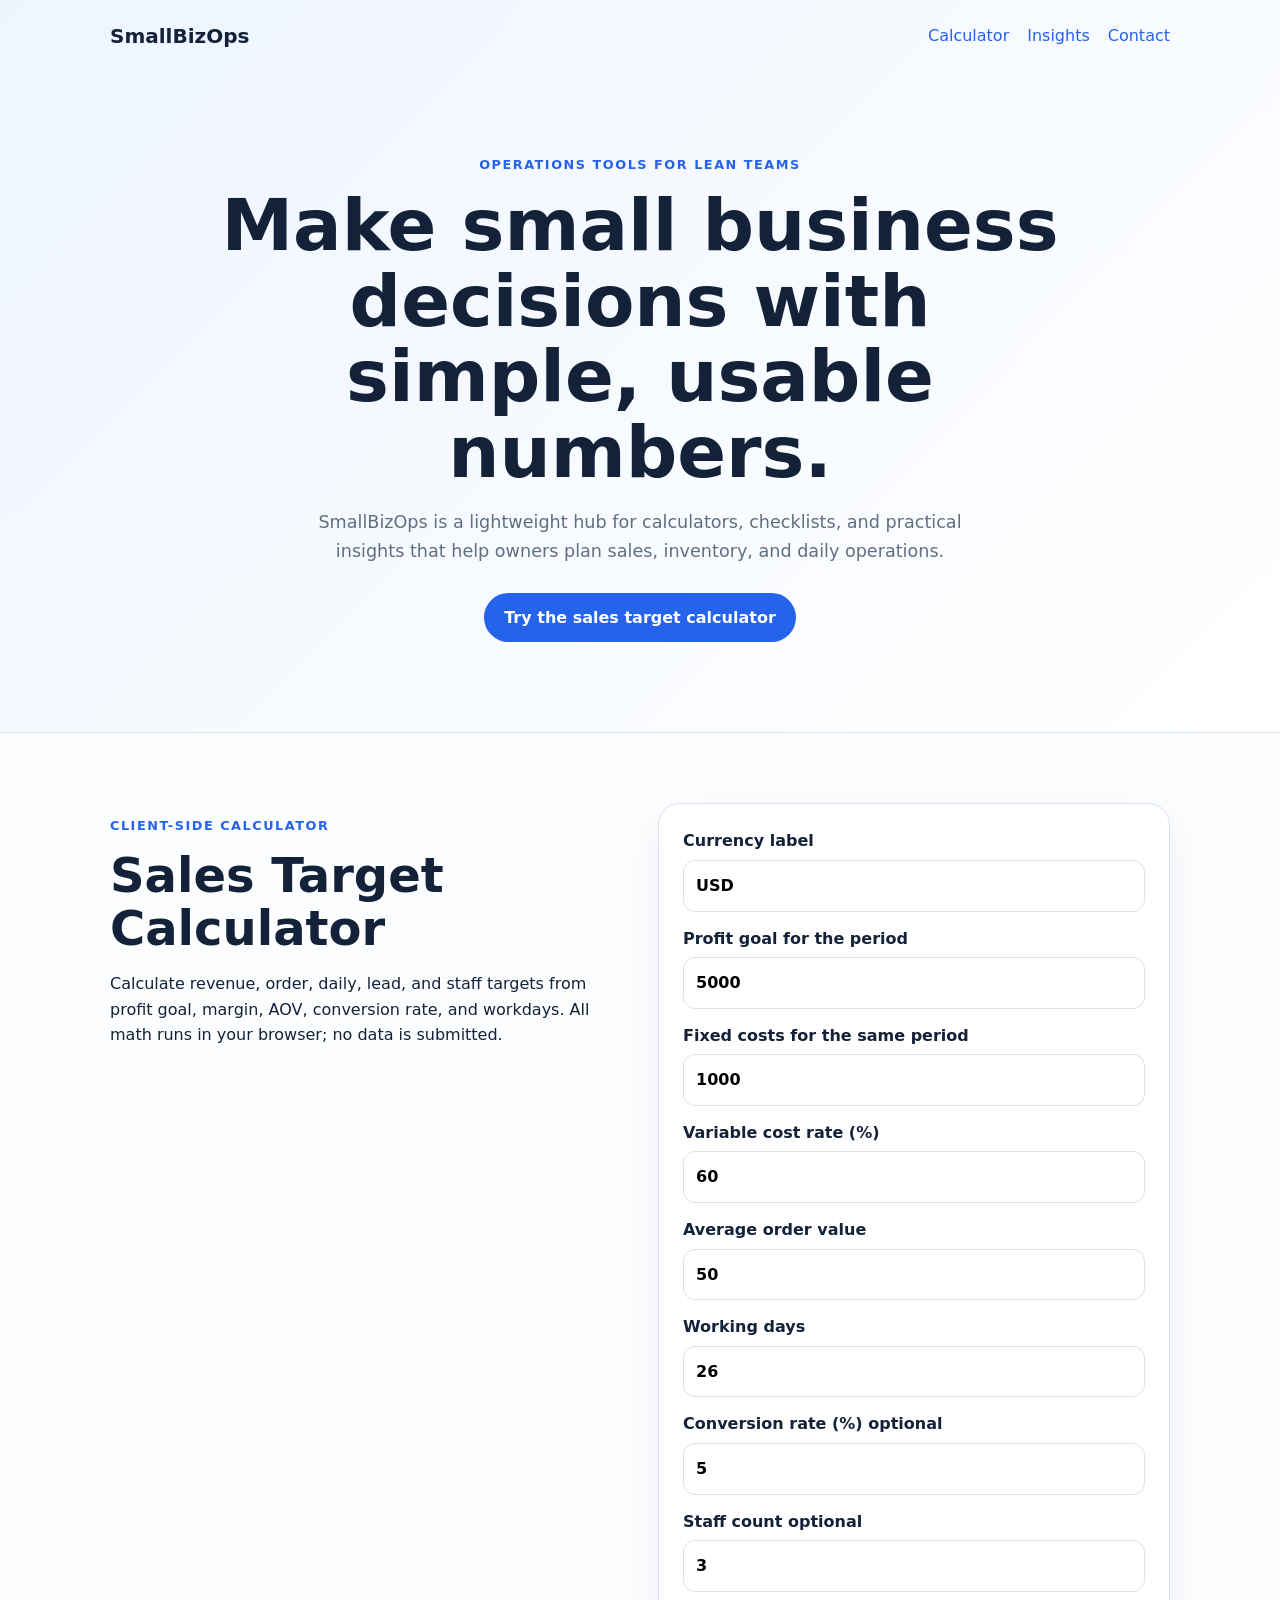
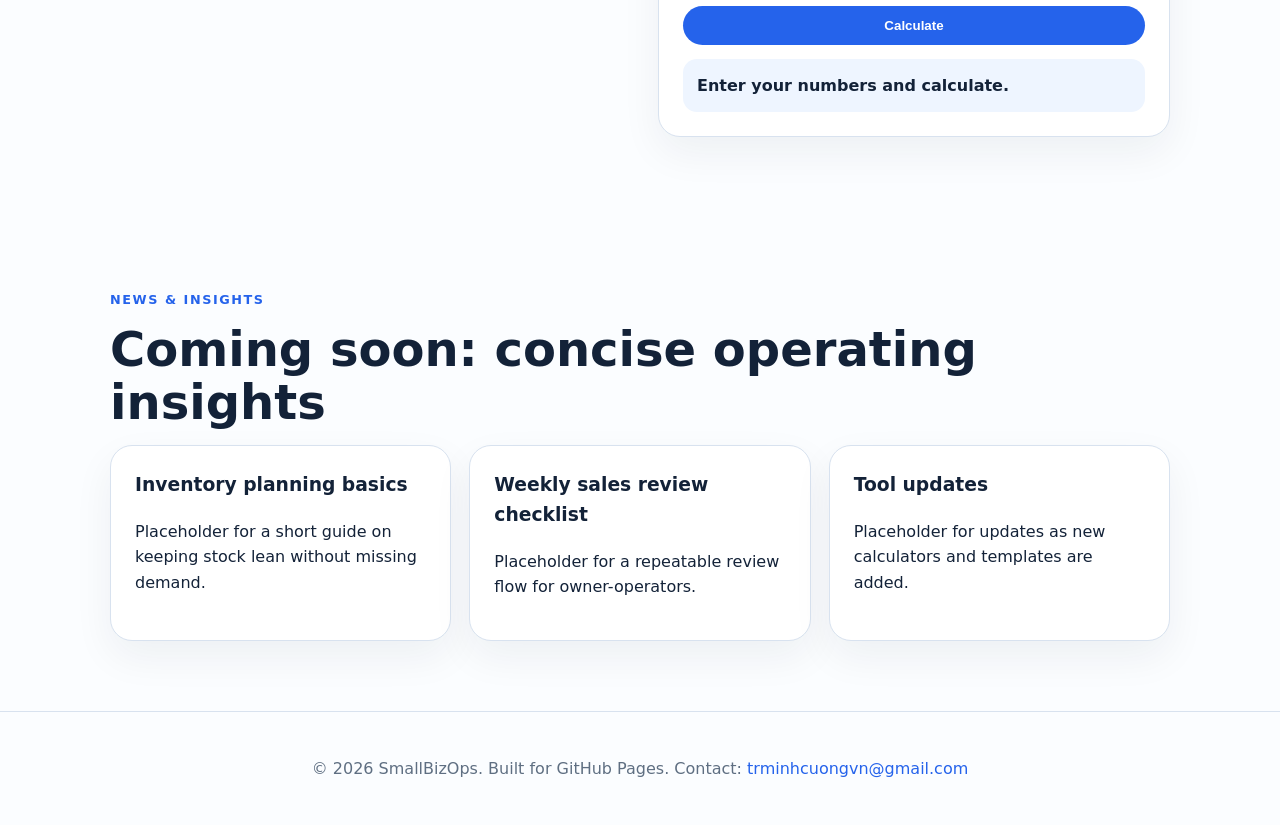
==== index.html @ 23f8a284 "Initial commit: SmallBizOps KPI calculator" ====
<!doctype html>
<html lang="en">
<head>
  <meta charset="utf-8" />
  <meta name="viewport" content="width=device-width, initial-scale=1" />
  <title>SmallBizOps | Practical tools for small business operators</title>
  <meta name="description" content="SmallBizOps provides simple calculators, templates, and insights for small business operators." />
  <link rel="stylesheet" href="styles.css" />
</head>
<body>
  <header class="site-header">
    <nav class="nav">
      <a class="brand" href="#top">SmallBizOps</a>
      <div class="nav-links">
        <a href="#calculator">Calculator</a>
        <a href="#insights">Insights</a>
        <a href="mailto:trminhcuongvn@gmail.com">Contact</a>
      </div>
    </nav>
    <section class="hero" id="top">
      <p class="eyebrow">Operations tools for lean teams</p>
      <h1>Make small business decisions with simple, usable numbers.</h1>
      <p class="hero-copy">SmallBizOps is a lightweight hub for calculators, checklists, and practical insights that help owners plan sales, inventory, and daily operations.</p>
      <a class="button" href="#calculator">Try the sales target calculator</a>
    </section>
  </header>

  <main>
    <section class="section split" id="calculator">
      <div>
        <p class="eyebrow">Client-side calculator</p>
        <h2>Sales Target Calculator</h2>
        <p>Calculate revenue, order, daily, lead, and staff targets from profit goal, margin, AOV, conversion rate, and workdays. All math runs in your browser; no data is submitted.</p>
      </div>
      <form class="card calculator" id="sales-form">
        <label>Currency label
          <input id="currency" type="text" value="USD" required />
        </label>
        <label>Profit goal for the period
          <input id="profitGoal" type="number" min="0" step="0.01" value="5000" required />
        </label>
        <label>Fixed costs for the same period
          <input id="fixedCosts" type="number" min="0" step="0.01" value="1000" required />
        </label>
        <label>Variable cost rate (%)
          <input id="variableCostRate" type="number" min="0" max="99.99" step="0.01" value="60" required />
        </label>
        <label>Average order value
          <input id="averageOrderValue" type="number" min="0.01" step="0.01" value="50" required />
        </label>
        <label>Working days
          <input id="workingDays" type="number" min="1" step="1" value="26" required />
        </label>
        <label>Conversion rate (%) optional
          <input id="conversionRate" type="number" min="0" max="100" step="0.01" value="5" />
        </label>
        <label>Staff count optional
          <input id="staffCount" type="number" min="0" step="1" value="3" />
        </label>
        <button class="button" type="submit">Calculate</button>
        <output id="result" class="result" aria-live="polite">Enter your numbers and calculate.</output>
      </form>
    </section>

    <section class="section" id="insights">
      <p class="eyebrow">News & insights</p>
      <h2>Coming soon: concise operating insights</h2>
      <div class="grid">
        <article class="card"><h3>Inventory planning basics</h3><p>Placeholder for a short guide on keeping stock lean without missing demand.</p></article>
        <article class="card"><h3>Weekly sales review checklist</h3><p>Placeholder for a repeatable review flow for owner-operators.</p></article>
        <article class="card"><h3>Tool updates</h3><p>Placeholder for updates as new calculators and templates are added.</p></article>
      </div>
    </section>
  </main>

  <footer><p>© 2026 SmallBizOps. Built for GitHub Pages. Contact: <a href="mailto:trminhcuongvn@gmail.com">trminhcuongvn@gmail.com</a></p></footer>
  <script src="script.js"></script>
</body>
</html>
---- styles.css ----
:root { --ink:#132238; --muted:#5f6f82; --brand:#2563eb; --soft:#eef5ff; --line:#d8e2ef; --bg:#fbfdff; }
* { box-sizing: border-box; }
body { margin:0; font-family: Inter, ui-sans-serif, system-ui, -apple-system, BlinkMacSystemFont, "Segoe UI", sans-serif; color:var(--ink); background:var(--bg); line-height:1.6; }
a { color:var(--brand); text-decoration:none; }
.site-header { background:linear-gradient(135deg, #eef5ff, #ffffff); border-bottom:1px solid var(--line); }
.nav { max-width:1100px; margin:auto; padding:20px; display:flex; justify-content:space-between; align-items:center; gap:20px; }
.brand { font-weight:800; color:var(--ink); font-size:1.25rem; }
.nav-links { display:flex; gap:18px; flex-wrap:wrap; }
.hero { max-width:900px; margin:auto; padding:70px 20px 90px; text-align:center; }
.eyebrow { color:var(--brand); text-transform:uppercase; letter-spacing:.12em; font-weight:700; font-size:.8rem; }
h1 { font-size:clamp(2.2rem, 6vw, 4.5rem); line-height:1.05; margin:10px 0 18px; }
h2 { font-size:clamp(1.8rem, 4vw, 3rem); line-height:1.1; margin:8px 0 16px; }
h3 { margin-top:0; }
.hero-copy { max-width:680px; margin:0 auto 28px; color:var(--muted); font-size:1.1rem; }
.button { display:inline-block; border:0; border-radius:999px; padding:12px 20px; background:var(--brand); color:white; font-weight:700; cursor:pointer; }
.section { max-width:1100px; margin:auto; padding:70px 20px; }
.split { display:grid; grid-template-columns:1fr 1fr; gap:36px; align-items:start; }
.card { background:white; border:1px solid var(--line); border-radius:22px; padding:24px; box-shadow:0 16px 40px rgba(19,34,56,.06); }
.calculator { display:grid; gap:14px; }
label { display:grid; gap:6px; font-weight:700; }
input { width:100%; border:1px solid var(--line); border-radius:12px; padding:12px; font:inherit; }
.result { display:block; background:var(--soft); border-radius:14px; padding:14px; font-weight:700; }
.grid { display:grid; grid-template-columns:repeat(3, 1fr); gap:18px; }
footer { border-top:1px solid var(--line); padding:28px 20px; text-align:center; color:var(--muted); }
@media (max-width:760px) { .split, .grid { grid-template-columns:1fr; } .nav { align-items:flex-start; flex-direction:column; } }
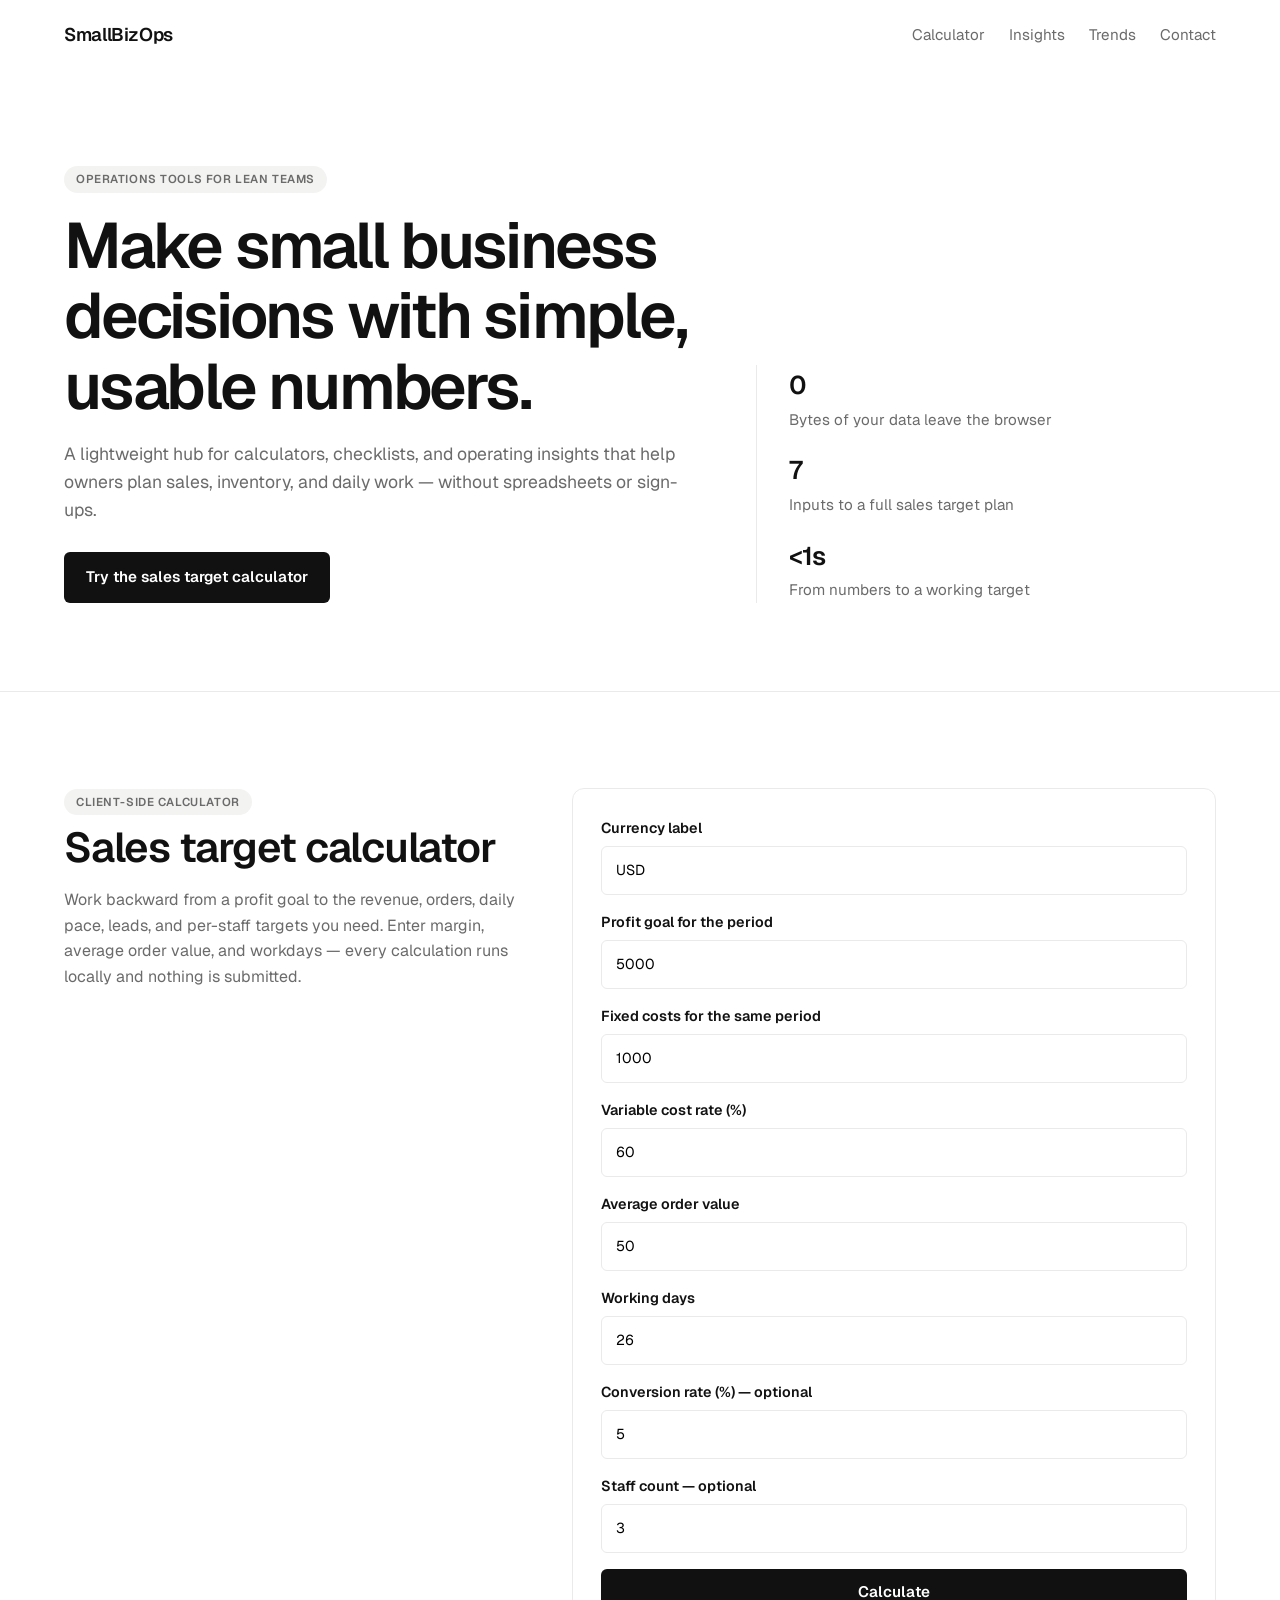
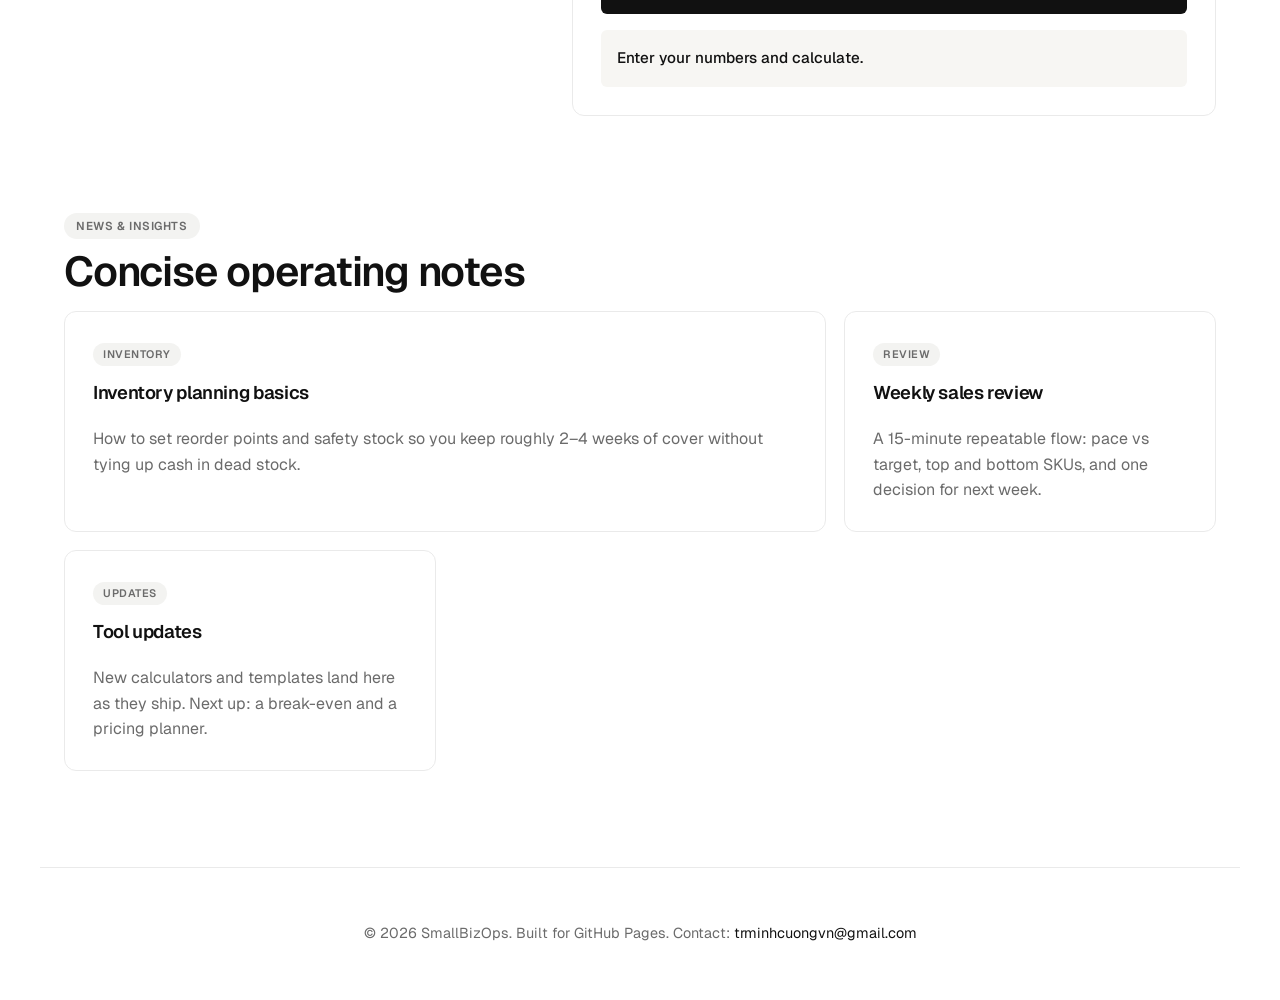
==== commit c4d01287: "Redesign SmallBizOps homepage: minimalist-ui (Geist, off-black accent, asymmetric grid, reveal, og m" ====
--- a/index.html
+++ b/index.html
@@ -3,36 +3,70 @@
 <head>
   <meta charset="utf-8" />
   <meta name="viewport" content="width=device-width, initial-scale=1" />
-  <title>SmallBizOps | Practical tools for small business operators</title>
-  <meta name="description" content="SmallBizOps provides simple calculators, templates, and insights for small business operators." />
+  <title>SmallBizOps — Practical tools for small business operators</title>
+  <meta name="description" content="SmallBizOps is a lightweight hub of calculators, checklists, and operating insights for small business owners. All math runs in your browser." />
+
+  <!-- Open Graph -->
+  <meta property="og:type" content="website" />
+  <meta property="og:title" content="SmallBizOps — Practical tools for small business operators" />
+  <meta property="og:description" content="Simple calculators and operating insights for lean teams. No data leaves your browser." />
+  <meta property="og:url" content="https://trminhcuongvn-art.github.io/smallbizops/" />
+  <meta property="og:image" content="https://trminhcuongvn-art.github.io/smallbizops/assets/og-cover.png" />
+  <meta name="twitter:card" content="summary_large_image" />
+
+  <!-- Geist Sans (Vietnamese subset supported) -->
+  <link rel="preconnect" href="https://fonts.googleapis.com" />
+  <link rel="preconnect" href="https://fonts.gstatic.com" crossorigin />
+  <link href="https://fonts.googleapis.com/css2?family=Geist:wght@400;500;600&display=swap&subset=vietnamese,latin-ext" rel="stylesheet" />
+
   <link rel="stylesheet" href="styles.css" />
 </head>
 <body>
   <header class="site-header">
-    <nav class="nav">
+    <nav class="nav" aria-label="Primary">
       <a class="brand" href="#top">SmallBizOps</a>
       <div class="nav-links">
         <a href="#calculator">Calculator</a>
         <a href="#insights">Insights</a>
+        <a href="trend.html">Trends</a>
         <a href="mailto:trminhcuongvn@gmail.com">Contact</a>
       </div>
     </nav>
+
     <section class="hero" id="top">
-      <p class="eyebrow">Operations tools for lean teams</p>
-      <h1>Make small business decisions with simple, usable numbers.</h1>
-      <p class="hero-copy">SmallBizOps is a lightweight hub for calculators, checklists, and practical insights that help owners plan sales, inventory, and daily operations.</p>
-      <a class="button" href="#calculator">Try the sales target calculator</a>
+      <div class="hero-main reveal">
+        <span class="eyebrow">Operations tools for lean teams</span>
+        <h1>Make small business decisions with simple, usable numbers.</h1>
+        <p class="hero-copy">A lightweight hub for calculators, checklists, and operating insights that help owners plan sales, inventory, and daily work — without spreadsheets or sign-ups.</p>
+        <a class="button" href="#calculator">Try the sales target calculator</a>
+      </div>
+      <aside class="hero-aside reveal" aria-label="At a glance">
+        <dl>
+          <div>
+            <dt>0</dt>
+            <dd>Bytes of your data leave the browser</dd>
+          </div>
+          <div>
+            <dt>7</dt>
+            <dd>Inputs to a full sales target plan</dd>
+          </div>
+          <div>
+            <dt>&lt;1s</dt>
+            <dd>From numbers to a working target</dd>
+          </div>
+        </dl>
+      </aside>
     </section>
   </header>
 
   <main>
     <section class="section split" id="calculator">
-      <div>
-        <p class="eyebrow">Client-side calculator</p>
-        <h2>Sales Target Calculator</h2>
-        <p>Calculate revenue, order, daily, lead, and staff targets from profit goal, margin, AOV, conversion rate, and workdays. All math runs in your browser; no data is submitted.</p>
+      <div class="split-intro reveal">
+        <span class="eyebrow">Client-side calculator</span>
+        <h2>Sales target calculator</h2>
+        <p style="color:var(--muted)">Work backward from a profit goal to the revenue, orders, daily pace, leads, and per-staff targets you need. Enter margin, average order value, and workdays — every calculation runs locally and nothing is submitted.</p>
       </div>
-      <form class="card calculator" id="sales-form">
+      <form class="card calculator reveal" id="sales-form">
         <label>Currency label
           <input id="currency" type="text" value="USD" required />
         </label>
@@ -51,10 +85,10 @@
         <label>Working days
           <input id="workingDays" type="number" min="1" step="1" value="26" required />
         </label>
-        <label>Conversion rate (%) optional
+        <label>Conversion rate (%) — optional
           <input id="conversionRate" type="number" min="0" max="100" step="0.01" value="5" />
         </label>
-        <label>Staff count optional
+        <label>Staff count — optional
           <input id="staffCount" type="number" min="0" step="1" value="3" />
         </label>
         <button class="button" type="submit">Calculate</button>
@@ -63,17 +97,46 @@
     </section>
 
     <section class="section" id="insights">
-      <p class="eyebrow">News & insights</p>
-      <h2>Coming soon: concise operating insights</h2>
+      <span class="eyebrow">News &amp; insights</span>
+      <h2>Concise operating notes</h2>
       <div class="grid">
-        <article class="card"><h3>Inventory planning basics</h3><p>Placeholder for a short guide on keeping stock lean without missing demand.</p></article>
-        <article class="card"><h3>Weekly sales review checklist</h3><p>Placeholder for a repeatable review flow for owner-operators.</p></article>
-        <article class="card"><h3>Tool updates</h3><p>Placeholder for updates as new calculators and templates are added.</p></article>
+        <article class="card reveal">
+          <span class="tag">Inventory</span>
+          <h3>Inventory planning basics</h3>
+          <p>How to set reorder points and safety stock so you keep roughly 2–4 weeks of cover without tying up cash in dead stock.</p>
+        </article>
+        <article class="card reveal">
+          <span class="tag">Review</span>
+          <h3>Weekly sales review</h3>
+          <p>A 15-minute repeatable flow: pace vs target, top and bottom SKUs, and one decision for next week.</p>
+        </article>
+        <article class="card reveal">
+          <span class="tag">Updates</span>
+          <h3>Tool updates</h3>
+          <p>New calculators and templates land here as they ship. Next up: a break-even and a pricing planner.</p>
+        </article>
       </div>
     </section>
   </main>
 
-  <footer><p>© 2026 SmallBizOps. Built for GitHub Pages. Contact: <a href="mailto:trminhcuongvn@gmail.com">trminhcuongvn@gmail.com</a></p></footer>
+  <footer>
+    <p>© 2026 SmallBizOps. Built for GitHub Pages. Contact: <a href="mailto:trminhcuongvn@gmail.com">trminhcuongvn@gmail.com</a></p>
+  </footer>
+
   <script src="script.js"></script>
+  <script>
+    (function () {
+      if (!('IntersectionObserver' in window)) {
+        document.querySelectorAll('.reveal').forEach(function (el) { el.classList.add('in'); });
+        return;
+      }
+      var io = new IntersectionObserver(function (entries) {
+        entries.forEach(function (e) {
+          if (e.isIntersecting) { e.target.classList.add('in'); io.unobserve(e.target); }
+        });
+      }, { threshold: 0.12, rootMargin: '0px 0px -40px 0px' });
+      document.querySelectorAll('.reveal').forEach(function (el) { io.observe(el); });
+    })();
+  </script>
 </body>
 </html>
--- a/styles.css
+++ b/styles.css
@@ -1,25 +1,255 @@
-:root { --ink:#132238; --muted:#5f6f82; --brand:#2563eb; --soft:#eef5ff; --line:#d8e2ef; --bg:#fbfdff; }
+/* ============================================================
+   SmallBizOps — minimalist-ui
+   Clean utility, professional. Off-black #111, 1 accent.
+   Font: Geist Sans (Vietnamese support fallback).
+   ============================================================ */
+
+:root {
+  --ink: #111111;
+  --muted: #6b6b6b;
+  --accent: #111111;          /* single accent: ink-based CTA */
+  --accent-soft: #f3f3f1;
+  --line: #eaeaea;
+  --bg: #ffffff;
+  --bg-alt: #f7f6f3;
+  --radius: 12px;
+  --radius-sm: 6px;
+  --ease: cubic-bezier(0.16, 1, 0.3, 1);
+  --maxw: 1200px;
+}
+
 * { box-sizing: border-box; }
-body { margin:0; font-family: Inter, ui-sans-serif, system-ui, -apple-system, BlinkMacSystemFont, "Segoe UI", sans-serif; color:var(--ink); background:var(--bg); line-height:1.6; }
-a { color:var(--brand); text-decoration:none; }
-.site-header { background:linear-gradient(135deg, #eef5ff, #ffffff); border-bottom:1px solid var(--line); }
-.nav { max-width:1100px; margin:auto; padding:20px; display:flex; justify-content:space-between; align-items:center; gap:20px; }
-.brand { font-weight:800; color:var(--ink); font-size:1.25rem; }
-.nav-links { display:flex; gap:18px; flex-wrap:wrap; }
-.hero { max-width:900px; margin:auto; padding:70px 20px 90px; text-align:center; }
-.eyebrow { color:var(--brand); text-transform:uppercase; letter-spacing:.12em; font-weight:700; font-size:.8rem; }
-h1 { font-size:clamp(2.2rem, 6vw, 4.5rem); line-height:1.05; margin:10px 0 18px; }
-h2 { font-size:clamp(1.8rem, 4vw, 3rem); line-height:1.1; margin:8px 0 16px; }
-h3 { margin-top:0; }
-.hero-copy { max-width:680px; margin:0 auto 28px; color:var(--muted); font-size:1.1rem; }
-.button { display:inline-block; border:0; border-radius:999px; padding:12px 20px; background:var(--brand); color:white; font-weight:700; cursor:pointer; }
-.section { max-width:1100px; margin:auto; padding:70px 20px; }
-.split { display:grid; grid-template-columns:1fr 1fr; gap:36px; align-items:start; }
-.card { background:white; border:1px solid var(--line); border-radius:22px; padding:24px; box-shadow:0 16px 40px rgba(19,34,56,.06); }
-.calculator { display:grid; gap:14px; }
-label { display:grid; gap:6px; font-weight:700; }
-input { width:100%; border:1px solid var(--line); border-radius:12px; padding:12px; font:inherit; }
-.result { display:block; background:var(--soft); border-radius:14px; padding:14px; font-weight:700; }
-.grid { display:grid; grid-template-columns:repeat(3, 1fr); gap:18px; }
-footer { border-top:1px solid var(--line); padding:28px 20px; text-align:center; color:var(--muted); }
-@media (max-width:760px) { .split, .grid { grid-template-columns:1fr; } .nav { align-items:flex-start; flex-direction:column; } }
+
+html { scroll-behavior: smooth; }
+
+body {
+  margin: 0;
+  font-family: "Geist", "Switzer", ui-sans-serif, system-ui, -apple-system, "Segoe UI", sans-serif;
+  color: var(--ink);
+  background: var(--bg);
+  line-height: 1.6;
+  -webkit-font-smoothing: antialiased;
+}
+
+a { color: var(--ink); text-decoration: none; }
+a:hover { text-decoration: underline; text-underline-offset: 3px; }
+
+:focus-visible {
+  outline: 2px solid var(--ink);
+  outline-offset: 2px;
+  border-radius: 3px;
+}
+
+/* ---------- Header / Nav ---------- */
+.site-header {
+  background: var(--bg);
+  border-bottom: 1px solid var(--line);
+}
+.nav {
+  max-width: var(--maxw);
+  margin: auto;
+  padding: 20px 24px;
+  display: flex;
+  justify-content: space-between;
+  align-items: center;
+  gap: 24px;
+}
+.brand {
+  font-weight: 600;
+  color: var(--ink);
+  font-size: 1.15rem;
+  letter-spacing: -0.02em;
+}
+.brand:hover { text-decoration: none; opacity: 0.7; }
+.nav-links { display: flex; gap: 24px; flex-wrap: wrap; align-items: center; }
+.nav-links a {
+  color: var(--muted);
+  font-size: 0.95rem;
+  transition: color 0.25s var(--ease);
+}
+.nav-links a:hover { color: var(--ink); text-decoration: none; }
+
+/* ---------- Hero (asymmetric) ---------- */
+.hero {
+  max-width: var(--maxw);
+  margin: auto;
+  padding: 96px 24px 88px;
+  display: grid;
+  grid-template-columns: 7fr 5fr;
+  gap: 48px;
+  align-items: end;
+}
+.hero-main { max-width: 640px; }
+.eyebrow {
+  display: inline-block;
+  color: var(--muted);
+  text-transform: uppercase;
+  letter-spacing: 0.05em;
+  font-weight: 600;
+  font-size: 0.72rem;
+  padding: 4px 12px;
+  background: var(--accent-soft);
+  border-radius: 999px;
+}
+h1 {
+  font-size: clamp(2.4rem, 5.5vw, 4rem);
+  line-height: 1.1;
+  letter-spacing: -0.035em;
+  margin: 18px 0 18px;
+  font-weight: 600;
+}
+h2 {
+  font-size: clamp(1.7rem, 3.5vw, 2.6rem);
+  line-height: 1.1;
+  letter-spacing: -0.03em;
+  margin: 10px 0 16px;
+  font-weight: 600;
+}
+h3 { margin-top: 0; letter-spacing: -0.02em; font-weight: 600; }
+.hero-copy {
+  color: var(--muted);
+  font-size: 1.1rem;
+  margin: 0 0 28px;
+}
+.hero-aside {
+  border-left: 1px solid var(--line);
+  padding-left: 32px;
+  color: var(--muted);
+  font-size: 0.95rem;
+}
+.hero-aside dl { margin: 0; display: grid; gap: 18px; }
+.hero-aside dt {
+  font-weight: 600;
+  color: var(--ink);
+  font-size: 1.6rem;
+  letter-spacing: -0.03em;
+}
+.hero-aside dd { margin: 2px 0 0; }
+
+/* ---------- Buttons ---------- */
+.button {
+  display: inline-block;
+  border: 0;
+  border-radius: var(--radius-sm);
+  padding: 13px 22px;
+  background: var(--accent);
+  color: #ffffff;
+  font-weight: 600;
+  font-size: 0.95rem;
+  cursor: pointer;
+  font-family: inherit;
+  transition: transform 0.2s var(--ease), background 0.2s var(--ease);
+}
+.button:hover { background: #2b2b2b; text-decoration: none; transform: scale(0.985); }
+.button:active { transform: translateY(1px) scale(0.985); }
+
+/* ---------- Sections ---------- */
+.section {
+  max-width: var(--maxw);
+  margin: auto;
+  padding: 96px 24px;
+}
+.section + .section { padding-top: 0; }
+.split {
+  display: grid;
+  grid-template-columns: 5fr 7fr;
+  gap: 48px;
+  align-items: start;
+}
+.split-intro { position: sticky; top: 32px; }
+
+/* ---------- Cards ---------- */
+.card {
+  background: var(--bg);
+  border: 1px solid var(--line);
+  border-radius: var(--radius);
+  padding: 28px;
+}
+.calculator { display: grid; gap: 16px; }
+label { display: grid; gap: 6px; font-weight: 600; font-size: 0.9rem; }
+input {
+  width: 100%;
+  border: 1px solid var(--line);
+  border-radius: var(--radius-sm);
+  padding: 12px 14px;
+  font: inherit;
+  font-weight: 400;
+  background: var(--bg);
+  transition: border-color 0.2s var(--ease);
+}
+input:hover { border-color: #d0d0d0; }
+input:focus { border-color: var(--ink); outline: none; box-shadow: 0 0 0 3px rgba(17,17,17,0.08); }
+
+.result {
+  display: block;
+  background: var(--bg-alt);
+  border-radius: var(--radius-sm);
+  padding: 16px;
+  font-weight: 500;
+  font-size: 0.95rem;
+}
+.result-table { width: 100%; border-collapse: collapse; font-weight: 400; }
+.result-table th { text-align: left; color: var(--muted); font-weight: 500; padding: 6px 0; }
+.result-table td { text-align: right; font-weight: 600; padding: 6px 0; }
+.result-table tr + tr th, .result-table tr + tr td { border-top: 1px solid var(--line); }
+.error { color: #b42318; font-weight: 600; }
+.warnings { margin-top: 12px; color: var(--muted); font-size: 0.85rem; }
+.warnings ul, .error + ul { margin: 6px 0 0; padding-left: 18px; }
+.formula { margin: 12px 0 0; color: var(--muted); font-size: 0.82rem; }
+
+/* ---------- Insights grid (bento, asymmetric) ---------- */
+.grid {
+  display: grid;
+  grid-template-columns: repeat(6, 1fr);
+  gap: 18px;
+}
+.grid .card { grid-column: span 2; transition: border-color 0.25s var(--ease); }
+.grid .card:first-child { grid-column: span 4; }
+.grid .card:hover { border-color: #cfcfcf; }
+.grid .card h3 { font-size: 1.15rem; }
+.grid .card p { color: var(--muted); margin-bottom: 0; }
+.tag {
+  display: inline-block;
+  font-size: 0.68rem;
+  text-transform: uppercase;
+  letter-spacing: 0.05em;
+  font-weight: 600;
+  padding: 3px 10px;
+  border-radius: 999px;
+  background: var(--accent-soft);
+  color: var(--muted);
+  margin-bottom: 12px;
+}
+
+/* ---------- Footer ---------- */
+footer {
+  border-top: 1px solid var(--line);
+  padding: 40px 24px;
+  text-align: center;
+  color: var(--muted);
+  font-size: 0.9rem;
+  max-width: var(--maxw);
+  margin: 0 auto;
+}
+
+/* ---------- Reveal animation ---------- */
+.reveal { opacity: 0; transform: translateY(14px); transition: opacity 0.7s var(--ease), transform 0.7s var(--ease); }
+.reveal.in { opacity: 1; transform: translateY(0); }
+
+@media (prefers-reduced-motion: reduce) {
+  * { animation: none !important; transition: none !important; }
+  .reveal { opacity: 1; transform: none; }
+}
+
+/* ---------- Mobile ---------- */
+@media (max-width: 768px) {
+  .nav { flex-direction: column; align-items: flex-start; padding: 16px; }
+  .hero { grid-template-columns: 1fr; padding: 56px 16px 48px; gap: 36px; align-items: start; }
+  .hero-aside { border-left: 0; border-top: 1px solid var(--line); padding-left: 0; padding-top: 28px; }
+  .hero-aside dl { grid-template-columns: 1fr 1fr; }
+  .section { padding: 56px 16px; }
+  .split { grid-template-columns: 1fr; gap: 28px; }
+  .split-intro { position: static; }
+  .grid { grid-template-columns: 1fr; }
+  .grid .card, .grid .card:first-child { grid-column: span 1; }
+}
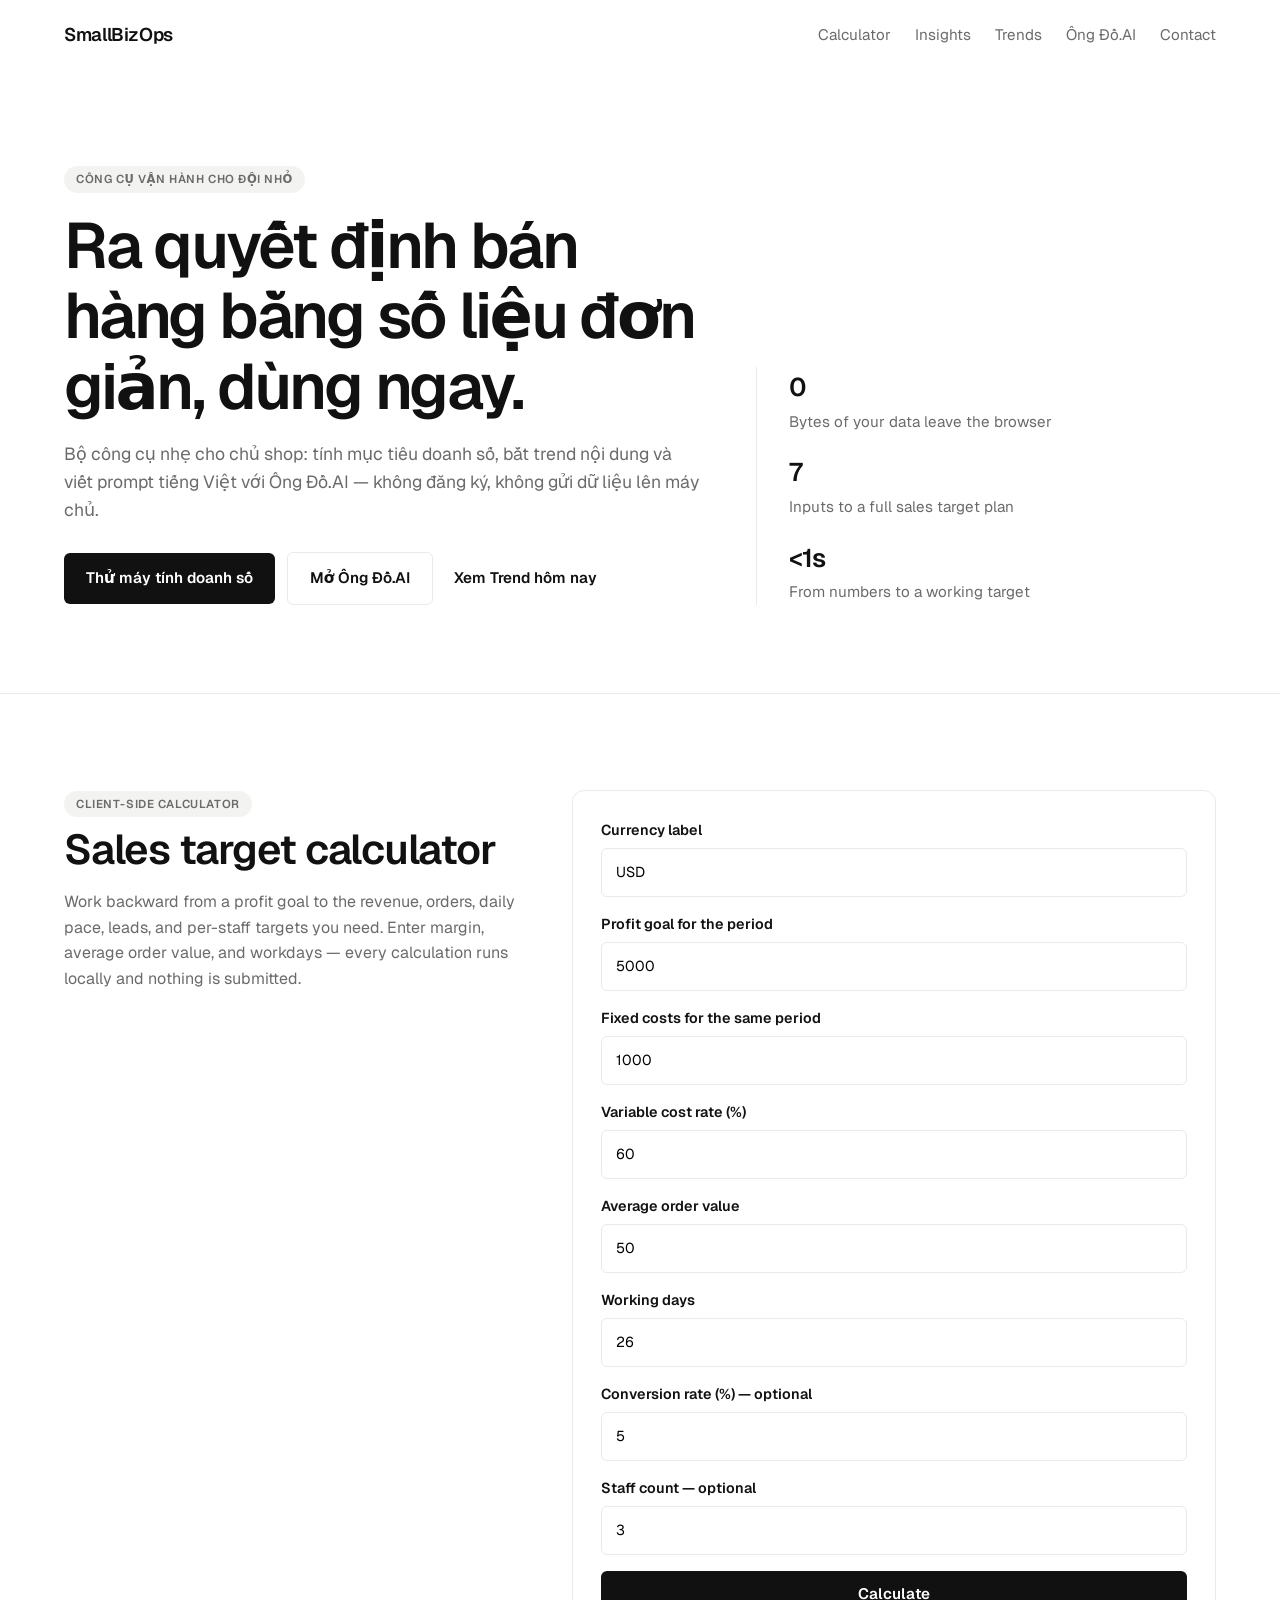
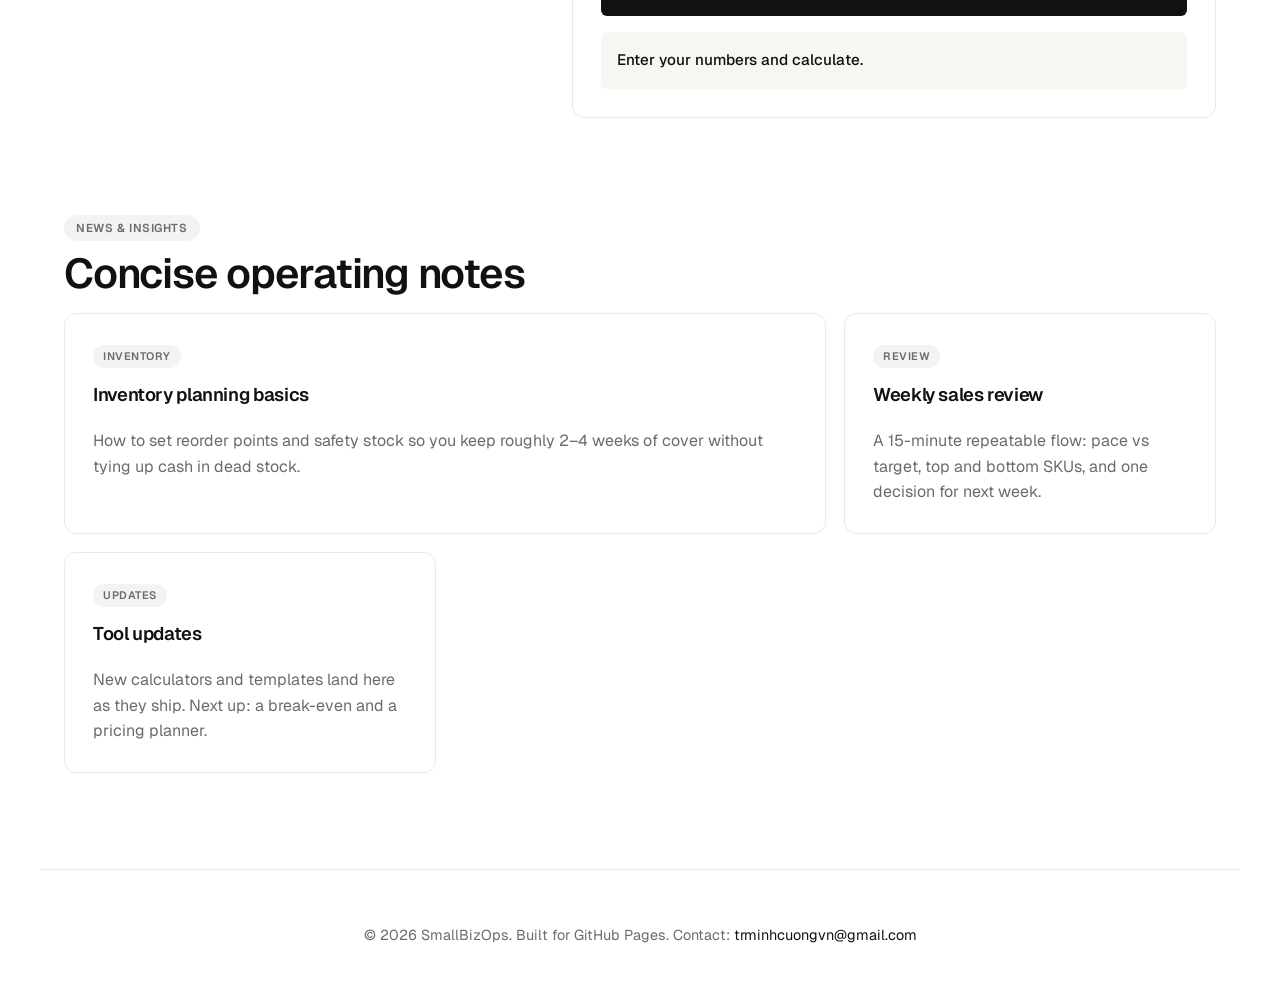
==== commit 9eb9000f: "Add day 2 growth tracking and CTA" ====
--- a/index.html
+++ b/index.html
@@ -1,14 +1,14 @@
 <!doctype html>
-<html lang="en">
+<html lang="vi">
 <head>
   <meta charset="utf-8" />
   <meta name="viewport" content="width=device-width, initial-scale=1" />
-  <title>SmallBizOps — Practical tools for small business operators</title>
+  <title>SmallBizOps — Công cụ vận hành cho chủ shop nhỏ</title>
   <meta name="description" content="SmallBizOps is a lightweight hub of calculators, checklists, and operating insights for small business owners. All math runs in your browser." />
 
   <!-- Open Graph -->
   <meta property="og:type" content="website" />
-  <meta property="og:title" content="SmallBizOps — Practical tools for small business operators" />
+  <meta property="og:title" content="SmallBizOps — Công cụ vận hành cho chủ shop nhỏ" />
   <meta property="og:description" content="Simple calculators and operating insights for lean teams. No data leaves your browser." />
   <meta property="og:url" content="https://trminhcuongvn-art.github.io/smallbizops/" />
   <meta property="og:image" content="https://trminhcuongvn-art.github.io/smallbizops/assets/og-cover.png" />
@@ -28,17 +28,18 @@
       <div class="nav-links">
         <a href="#calculator">Calculator</a>
         <a href="#insights">Insights</a>
-        <a href="trend.html">Trends</a>
+        <a data-track="nav_trend" href="trend.html?utm_source=smallbizops&utm_medium=nav&utm_campaign=day2_growth&utm_content=trend">Trends</a>
+        <a data-track="nav_ongdo" href="viet-nhanh.html?utm_source=smallbizops&utm_medium=nav&utm_campaign=day2_growth&utm_content=ongdo_ai">Ông Đồ.AI</a>
         <a href="mailto:trminhcuongvn@gmail.com">Contact</a>
       </div>
     </nav>
 
     <section class="hero" id="top">
       <div class="hero-main reveal">
-        <span class="eyebrow">Operations tools for lean teams</span>
-        <h1>Make small business decisions with simple, usable numbers.</h1>
-        <p class="hero-copy">A lightweight hub for calculators, checklists, and operating insights that help owners plan sales, inventory, and daily work — without spreadsheets or sign-ups.</p>
-        <a class="button" href="#calculator">Try the sales target calculator</a>
+        <span class="eyebrow">Công cụ vận hành cho đội nhỏ</span>
+        <h1>Ra quyết định bán hàng bằng số liệu đơn giản, dùng ngay.</h1>
+        <p class="hero-copy">Bộ công cụ nhẹ cho chủ shop: tính mục tiêu doanh số, bắt trend nội dung và viết prompt tiếng Việt với Ông Đồ.AI — không đăng ký, không gửi dữ liệu lên máy chủ.</p>
+        <div class="hero-actions"><a class="button" data-track="cta_home_calculator" href="#calculator?utm_source=smallbizops&utm_medium=homepage&utm_campaign=day2_growth&utm_content=sales_calculator">Thử máy tính doanh số</a><a class="button secondary" data-track="cta_home_ongdo" href="viet-nhanh.html?utm_source=smallbizops&utm_medium=homepage&utm_campaign=day2_growth&utm_content=ongdo_ai">Mở Ông Đồ.AI</a><a class="button ghost" data-track="cta_home_trend" href="trend.html?utm_source=smallbizops&utm_medium=homepage&utm_campaign=day2_growth&utm_content=trend_brief">Xem Trend hôm nay</a></div>
       </div>
       <aside class="hero-aside reveal" aria-label="At a glance">
         <dl>
@@ -124,6 +125,7 @@
   </footer>
 
   <script src="script.js"></script>
+  <script src="tracking.js"></script>
   <script>
     (function () {
       if (!('IntersectionObserver' in window)) {
--- a/styles.css
+++ b/styles.css
@@ -142,6 +142,11 @@
 }
 .button:hover { background: #2b2b2b; text-decoration: none; transform: scale(0.985); }
 .button:active { transform: translateY(1px) scale(0.985); }
+.hero-actions { display:flex; gap:12px; flex-wrap:wrap; align-items:center; }
+.button.secondary { background:#ffffff; color:var(--ink); border:1px solid var(--line); }
+.button.secondary:hover { background:var(--bg-alt); }
+.button.ghost { background:transparent; color:var(--ink); border:1px solid transparent; padding-left:8px; padding-right:8px; }
+.button.ghost:hover { background:var(--accent-soft); }
 
 /* ---------- Sections ---------- */
 .section {
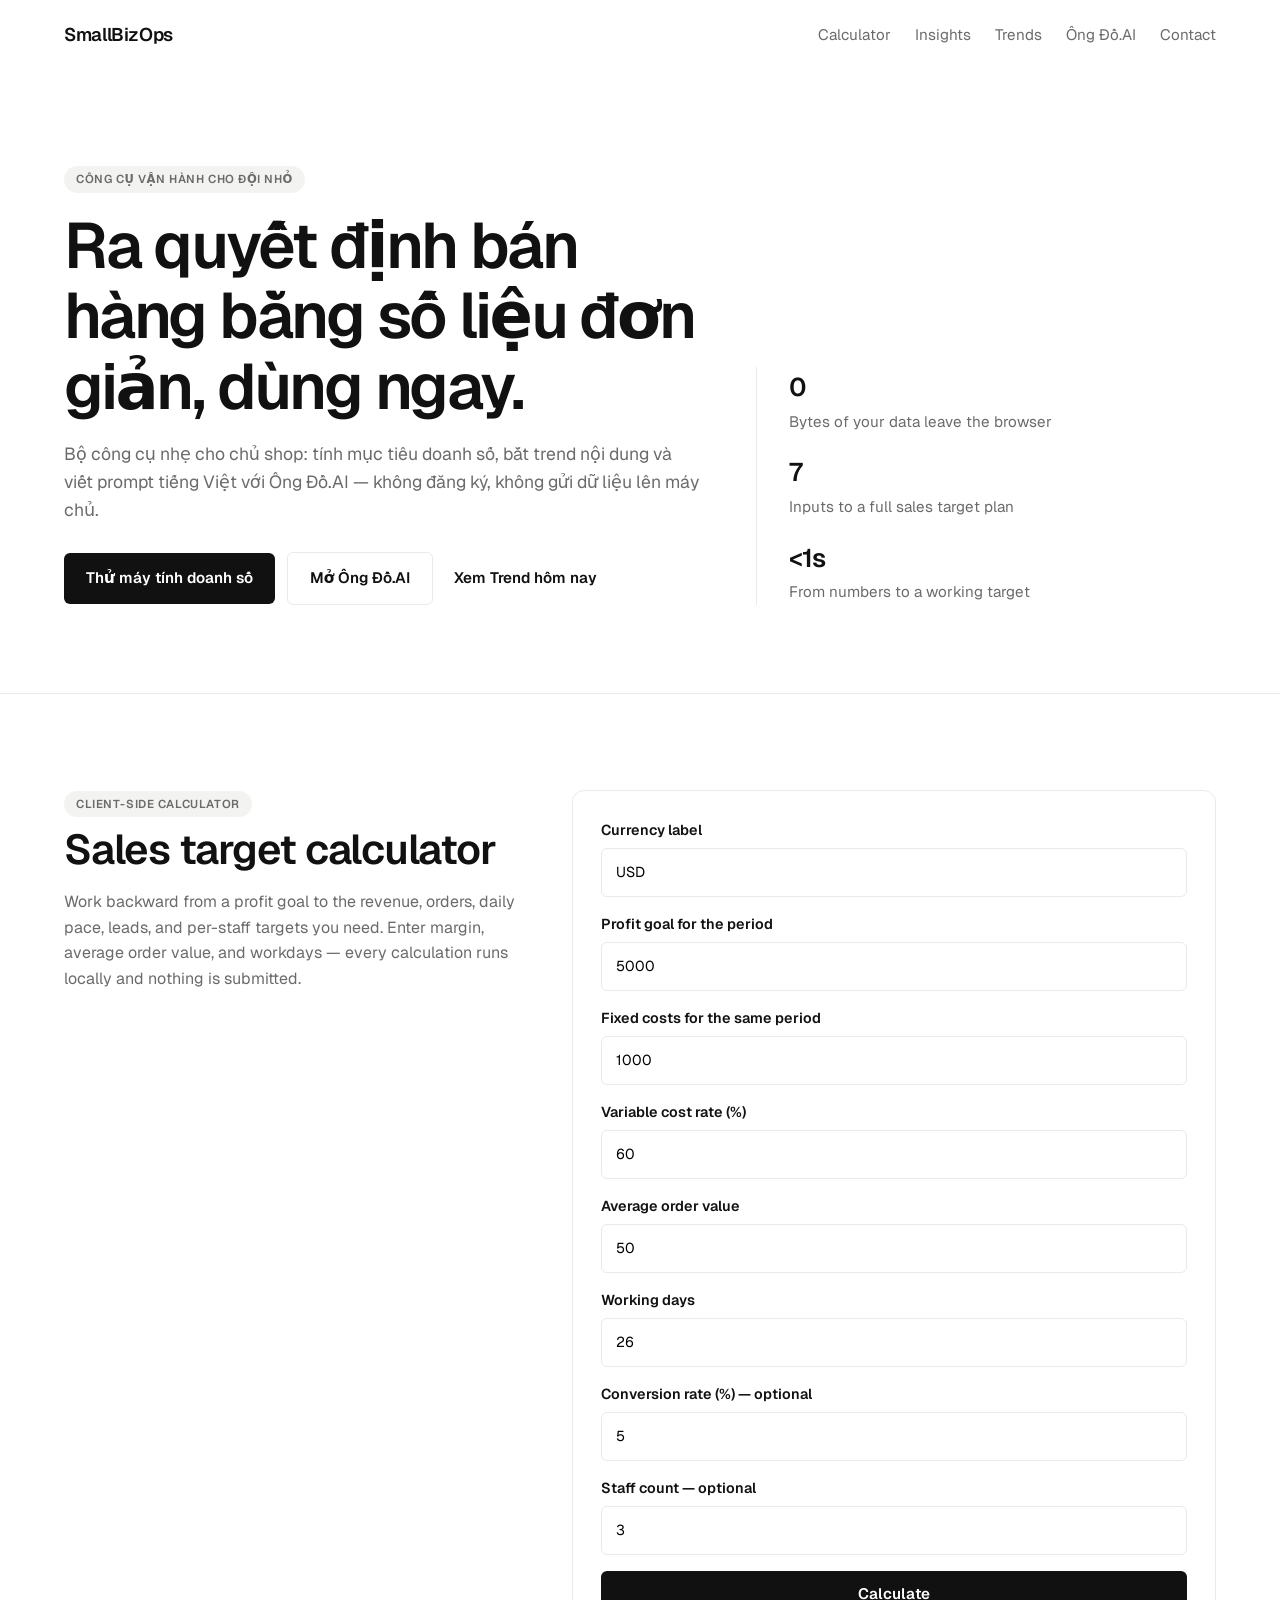
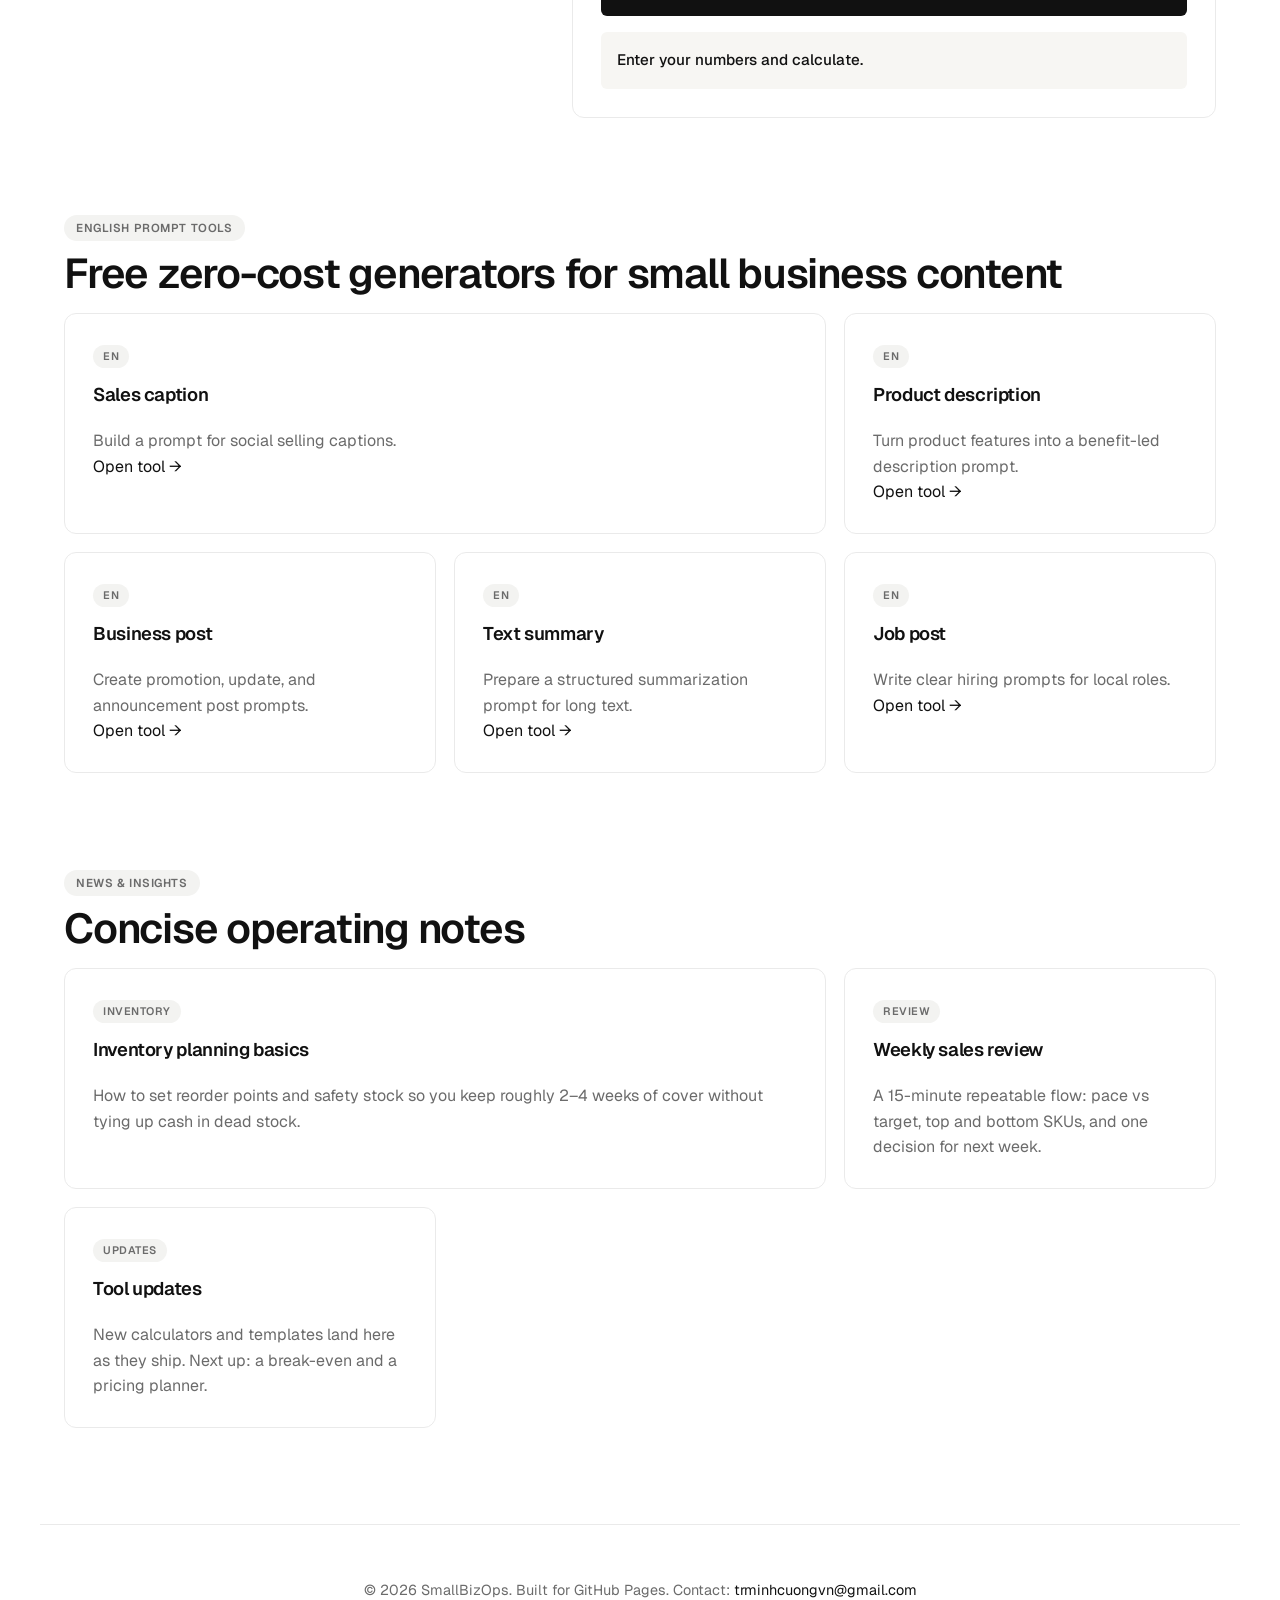
==== commit 0f3f1138: "Add English prompt tool pages" ====
--- a/index.html
+++ b/index.html
@@ -97,6 +97,18 @@
       </form>
     </section>
 
+    <section class="section" id="english-tools">
+      <span class="eyebrow">English prompt tools</span>
+      <h2>Free zero-cost generators for small business content</h2>
+      <div class="grid">
+        <article class="card reveal"><span class="tag">EN</span><h3>Sales caption</h3><p>Build a prompt for social selling captions.</p><a data-track="home_tool_sales_caption_en" href="tools/sales-caption-en.html?utm_source=home&utm_medium=internal_cta&utm_campaign=ongdo_day2&utm_content=sales_caption_en">Open tool →</a></article>
+        <article class="card reveal"><span class="tag">EN</span><h3>Product description</h3><p>Turn product features into a benefit-led description prompt.</p><a data-track="home_tool_product_description_en" href="tools/product-description-en.html?utm_source=home&utm_medium=internal_cta&utm_campaign=ongdo_day2&utm_content=product_description_en">Open tool →</a></article>
+        <article class="card reveal"><span class="tag">EN</span><h3>Business post</h3><p>Create promotion, update, and announcement post prompts.</p><a data-track="home_tool_business_post_en" href="tools/business-post-en.html?utm_source=home&utm_medium=internal_cta&utm_campaign=ongdo_day2&utm_content=business_post_en">Open tool →</a></article>
+        <article class="card reveal"><span class="tag">EN</span><h3>Text summary</h3><p>Prepare a structured summarization prompt for long text.</p><a data-track="home_tool_text_summary_en" href="tools/text-summary-en.html?utm_source=home&utm_medium=internal_cta&utm_campaign=ongdo_day2&utm_content=text_summary_en">Open tool →</a></article>
+        <article class="card reveal"><span class="tag">EN</span><h3>Job post</h3><p>Write clear hiring prompts for local roles.</p><a data-track="home_tool_job_post_en" href="tools/job-post-en.html?utm_source=home&utm_medium=internal_cta&utm_campaign=ongdo_day2&utm_content=job_post_en">Open tool →</a></article>
+      </div>
+    </section>
+
     <section class="section" id="insights">
       <span class="eyebrow">News &amp; insights</span>
       <h2>Concise operating notes</h2>
